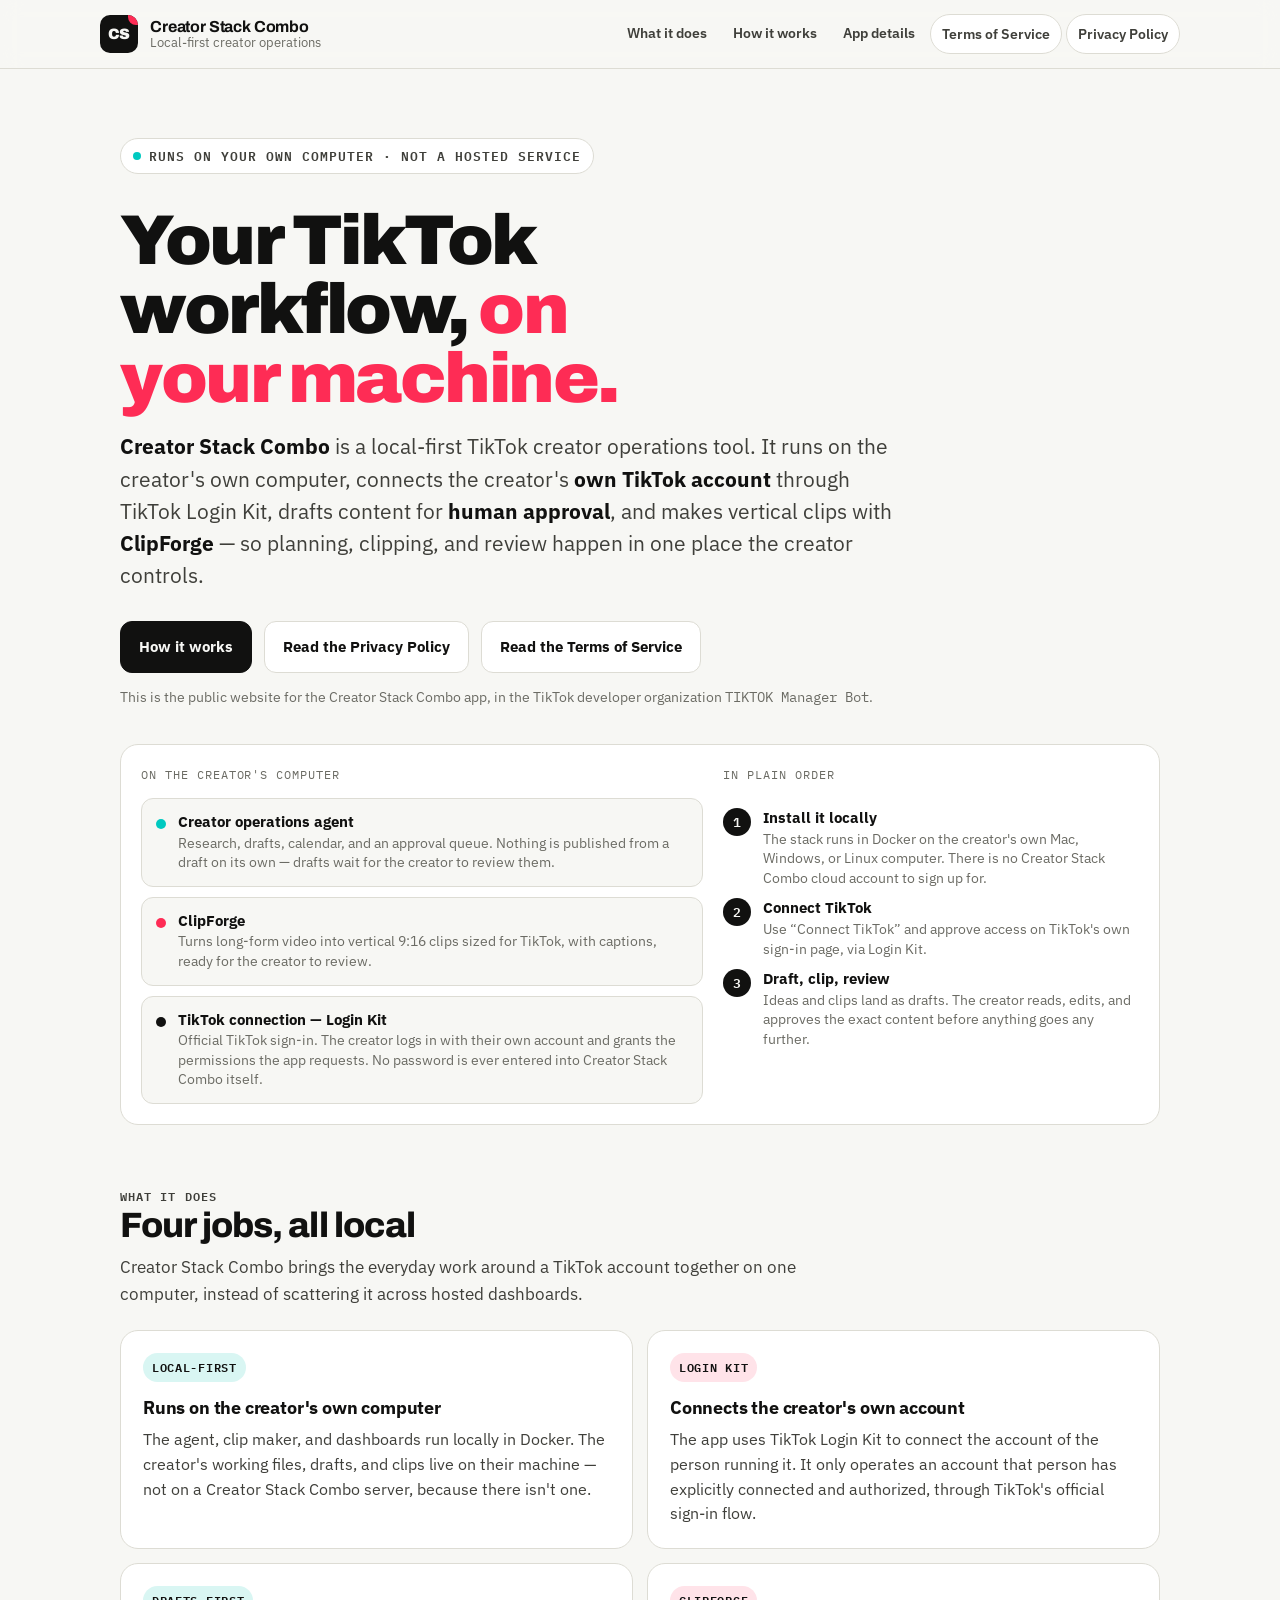
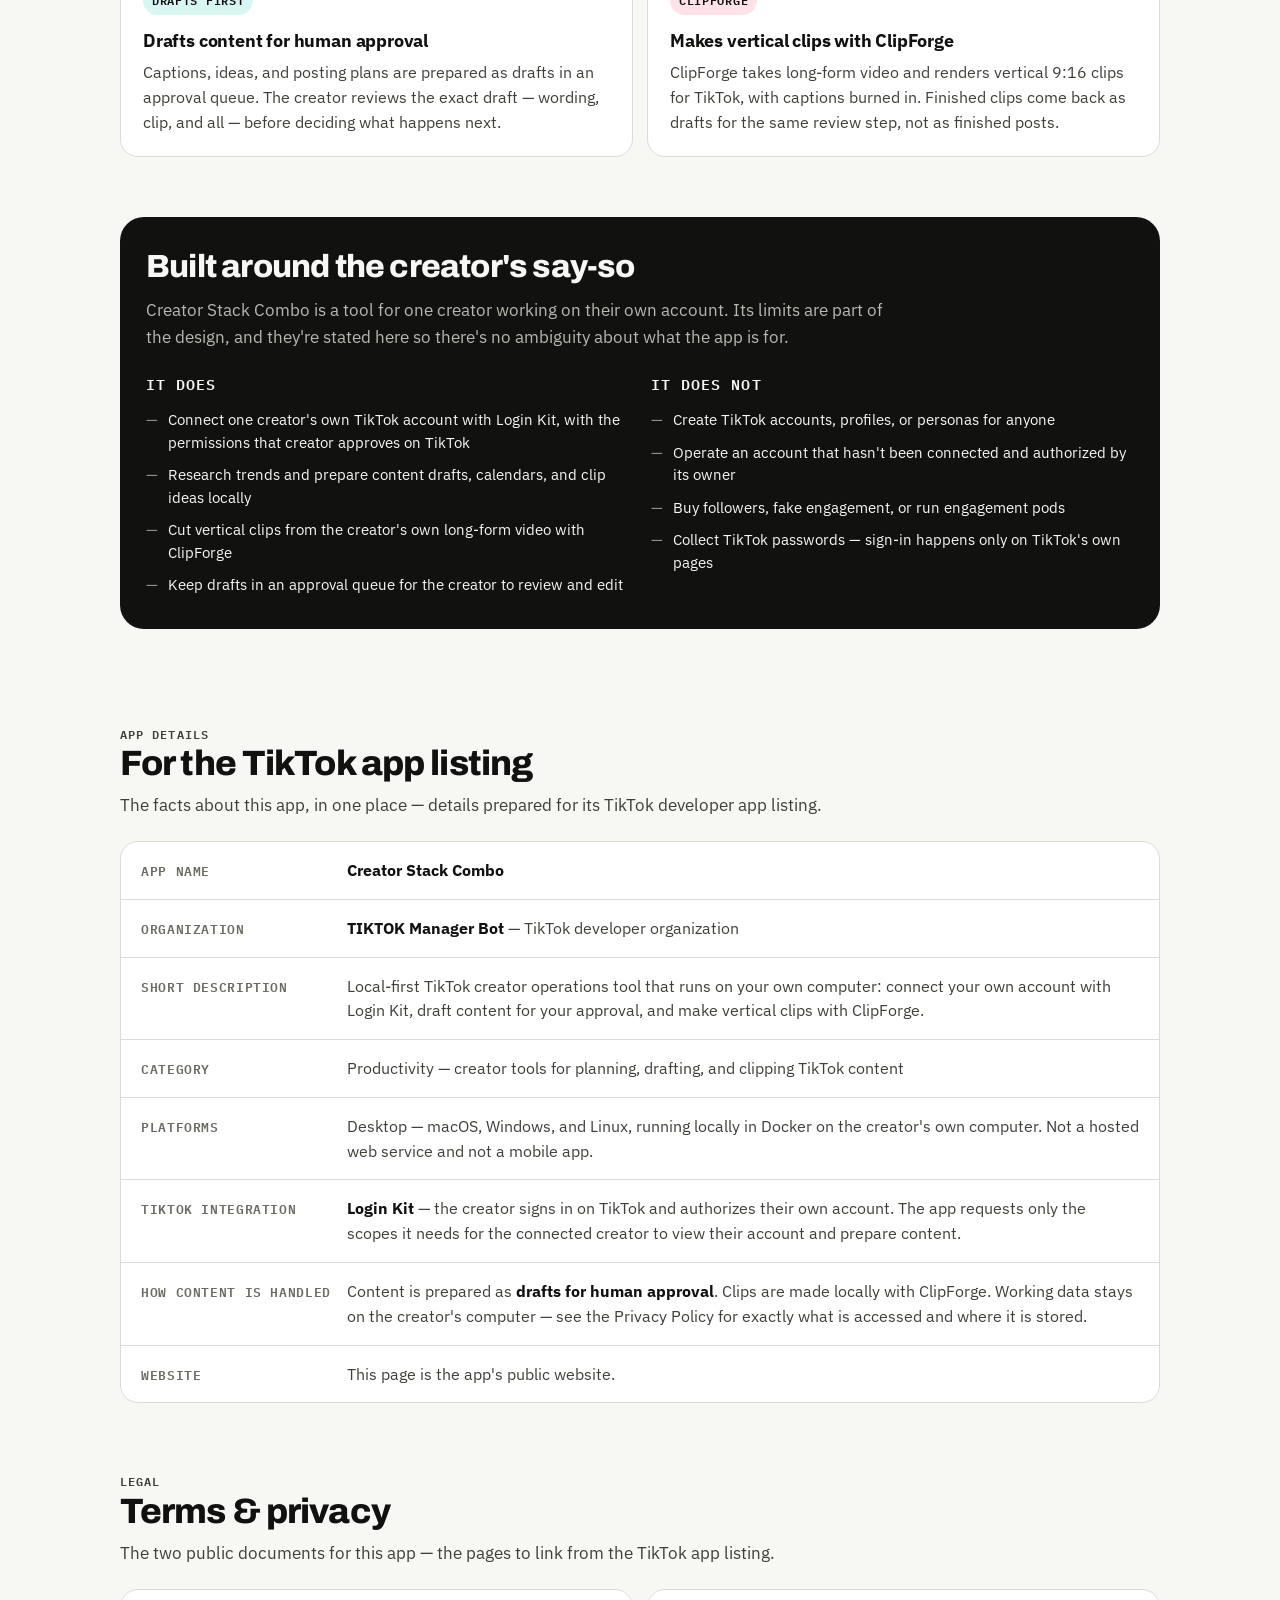
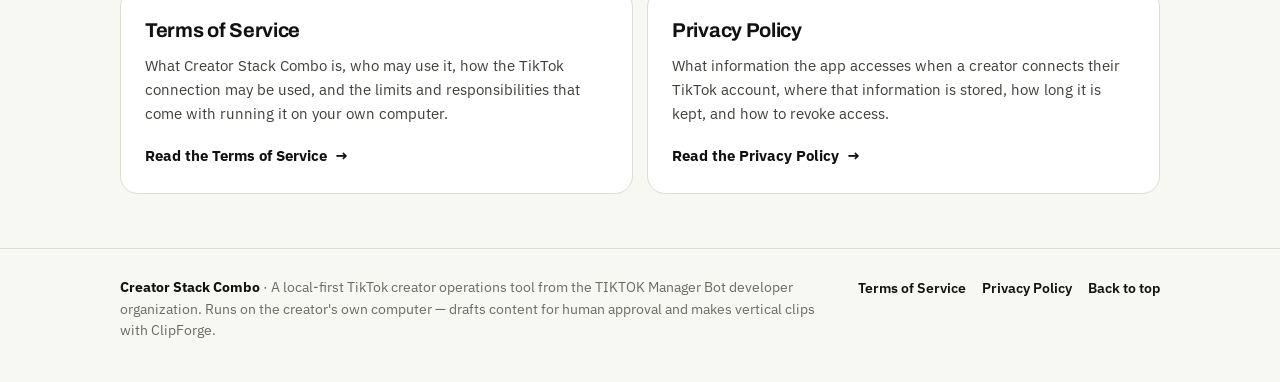
==== index.html @ e3e6f3d6 "Add files via upload" ====
<!doctype html>
<html lang="en">
<head>
<meta charset="utf-8" />
<meta name="viewport" content="width=device-width, initial-scale=1, viewport-fit=cover" />
<meta name="color-scheme" content="light dark" />
<meta name="description" content="Creator Stack Combo is a local-first TikTok creator operations tool that runs on the creator's own computer. It connects the creator's own TikTok account with Login Kit, drafts content for human approval, and makes vertical clips with ClipForge." />
<link rel="icon" href="data:," />
<title>Creator Stack Combo — Local-First TikTok Creator Operations</title>
<link rel="preconnect" href="https://fonts.googleapis.com" />
<link rel="preconnect" href="https://fonts.gstatic.com" crossorigin />
<link href="https://fonts.googleapis.com/css2?family=IBM+Plex+Mono:wght@400;500;600&family=IBM+Plex+Sans:wght@400;500;600;700&family=Archivo:wght@700;800;900&display=swap" rel="stylesheet" />
<style>
  :root{
    --bg:#f7f7f4;
    --surface:#ffffff;
    --surface-2:#efefea;
    --ink:#111110;
    --ink-2:#3f3f3a;
    --muted:#6b6b64;
    --line:#dddcd4;
    --cyan:#00c9c0;
    --cyan-soft:#d9f6f3;
    --pink:#fe2c55;
    --pink-soft:#ffe3e9;
    --black:#111110;
    --on-black:#f7f7f4;
    --on-black-muted:#b8b8b0;
    --radius:18px;
  }
  @media (prefers-color-scheme: dark){
    :root{
      --bg:#121211;
      --surface:#1c1c1a;
      --surface-2:#232320;
      --ink:#f2f2ec;
      --ink-2:#d6d6cc;
      --muted:#a3a39a;
      --line:#33332e;
      --cyan-soft:#123a38;
      --pink-soft:#3d1a24;
      --black:#f2f2ec;
      --on-black:#121211;
      --on-black-muted:#55554e;
    }
  }
  *{box-sizing:border-box}
  html{scroll-behavior:smooth}
  body{
    margin:0;
    background:var(--bg);
    color:var(--ink);
    font-family:"IBM Plex Sans", system-ui, -apple-system, Segoe UI, sans-serif;
    font-size:17px;
    line-height:1.6;
    -webkit-font-smoothing:antialiased;
  }
  a{color:inherit}
  a:focus-visible, button:focus-visible{outline:3px solid var(--cyan); outline-offset:3px; border-radius:6px}
  .wrap{max-width:1080px; margin:0 auto; padding:0 20px}
  .mono{font-family:"IBM Plex Mono", ui-monospace, monospace}

  /* Top bar */
  .topbar{
    position:sticky; top:0; z-index:10;
    background:color-mix(in srgb, var(--bg) 88%, transparent);
    backdrop-filter:blur(10px);
    border-bottom:1px solid var(--line);
  }
  .topbar-inner{display:flex; align-items:center; justify-content:space-between; gap:16px; padding:14px 0}
  .brand{display:flex; align-items:center; gap:12px; text-decoration:none; min-width:0}
  .brand-mark{
    width:38px; height:38px; flex:0 0 38px; border-radius:10px;
    background:var(--ink); color:var(--bg);
    display:grid; place-items:center;
    font-family:"Archivo", sans-serif; font-weight:900; font-size:15px; letter-spacing:-.02em;
    position:relative; overflow:hidden;
  }
  .brand-mark::after{content:""; position:absolute; right:0; top:0; width:10px; height:10px; background:var(--pink); border-bottom-left-radius:8px}
  .brand-text b{font-family:"Archivo", sans-serif; font-size:16px; letter-spacing:-.01em; display:block; line-height:1.1; white-space:nowrap}
  .brand-text span{font-size:12.5px; color:var(--muted); display:block; line-height:1.2; white-space:nowrap}
  .nav{display:flex; gap:4px; flex-wrap:wrap; justify-content:flex-end}
  .nav a{
    text-decoration:none; font-size:14px; font-weight:600; color:var(--ink-2);
    padding:8px 11px; border-radius:999px;
  }
  .nav a:hover{background:var(--surface-2); color:var(--ink)}
  .nav a.legal{border:1px solid var(--line); background:var(--surface)}
  @media (max-width:640px){
    .brand-text span{display:none}
    .topbar-inner{flex-wrap:wrap}
    .nav a{padding:7px 8px; font-size:13px}
    .nav a.hide-sm{display:none}
  }

  /* Hero */
  .hero{padding:56px 0 10px}
  .kicker{
    display:inline-flex; align-items:center; gap:8px;
    font-family:"IBM Plex Mono", monospace; font-size:12.5px; font-weight:600;
    letter-spacing:.08em; text-transform:uppercase; color:var(--ink-2);
    border:1px solid var(--line); background:var(--surface); border-radius:999px; padding:7px 12px;
  }
  .kicker i{width:8px; height:8px; border-radius:50%; background:var(--cyan); display:inline-block}
  h1{
    font-family:"Archivo", sans-serif; font-weight:900; letter-spacing:-.035em;
    font-size:clamp(2.5rem, 6.5vw, 4.4rem); line-height:.98; margin:20px 0 18px; max-width:12ch;
  }
  h1 .accent{color:var(--pink)}
  .lede{font-size:clamp(1.05rem, 2.4vw, 1.3rem); line-height:1.55; color:var(--ink-2); max-width:38em; margin:0}
  .lede strong{color:var(--ink)}
  .hero-actions{display:flex; flex-wrap:wrap; gap:12px; margin-top:28px}
  .btn{
    display:inline-flex; align-items:center; gap:9px; text-decoration:none;
    font-weight:700; font-size:15px; padding:13px 18px; border-radius:12px; border:1px solid var(--ink);
  }
  .btn-primary{background:var(--ink); color:var(--bg)}
  .btn-primary:hover{opacity:.88}
  .btn-ghost{background:var(--surface); color:var(--ink); border-color:var(--line)}
  .btn-ghost:hover{border-color:var(--ink)}
  .hero-note{margin-top:14px; font-size:13.5px; color:var(--muted)}

  /* Stack diagram */
  .diagram{
    margin:36px 0 8px; background:var(--surface); border:1px solid var(--line); border-radius:var(--radius);
    padding:20px; display:grid; grid-template-columns:1.15fr .85fr; gap:20px;
  }
  @media (max-width:760px){ .diagram{grid-template-columns:1fr} }
  .diagram-title{font-family:"IBM Plex Mono", monospace; font-size:12px; letter-spacing:.08em; text-transform:uppercase; color:var(--muted); margin:0 0 14px}
  .stack{display:grid; gap:10px}
  .layer{
    border:1px solid var(--line); border-radius:12px; padding:13px 14px; display:flex; gap:12px; align-items:flex-start; background:var(--bg);
  }
  .layer .dot{width:10px; height:10px; border-radius:50%; margin-top:7px; flex:0 0 10px}
  .layer b{display:block; font-size:15px; line-height:1.3}
  .layer p{margin:2px 0 0; font-size:13.5px; color:var(--muted); line-height:1.45}
  .flow{display:grid; gap:10px; align-content:start}
  .flow-step{display:flex; gap:12px; align-items:flex-start}
  .flow-num{
    width:28px; height:28px; flex:0 0 28px; border-radius:50%; background:var(--ink); color:var(--bg);
    display:grid; place-items:center; font-family:"IBM Plex Mono", monospace; font-size:13px; font-weight:600;
  }
  .flow-step b{display:block; font-size:15px; line-height:1.3}
  .flow-step p{margin:2px 0 0; font-size:13.5px; color:var(--muted); line-height:1.45}

  section{padding:44px 0}
  .section-head{max-width:42em; margin-bottom:22px}
  .section-head h2{font-family:"Archivo", sans-serif; font-weight:800; letter-spacing:-.025em; font-size:clamp(1.6rem, 3.6vw, 2.2rem); line-height:1.08; margin:0 0 10px}
  .section-head p{margin:0; color:var(--ink-2)}
  .eyebrow{font-family:"IBM Plex Mono", monospace; font-size:12px; font-weight:600; letter-spacing:.09em; text-transform:uppercase; color:var(--pink); margin:0 0 10px}

  .grid{display:grid; grid-template-columns:1fr 1fr; gap:14px}
  @media (max-width:760px){ .grid{grid-template-columns:1fr} }
  .card{background:var(--surface); border:1px solid var(--line); border-radius:var(--radius); padding:22px}
  .card h3{margin:0 0 8px; font-size:18px; line-height:1.3; letter-spacing:-.01em}
  .card p{margin:0; color:var(--ink-2); font-size:15.5px}
  .card p + p{margin-top:10px}
  .tag{
    display:inline-block; font-family:"IBM Plex Mono", monospace; font-size:11.5px; font-weight:600;
    letter-spacing:.06em; text-transform:uppercase; padding:5px 9px; border-radius:999px; margin-bottom:14px;
  }
  .tag-cyan{background:var(--cyan-soft); color:var(--ink)}
  .tag-pink{background:var(--pink-soft); color:var(--ink)}

  /* Dark band */
  .band{background:var(--black); color:var(--on-black); border-radius:24px; padding:32px 26px; margin:8px 0}
  .band h2{font-family:"Archivo", sans-serif; font-weight:800; letter-spacing:-.025em; font-size:clamp(1.5rem, 3.4vw, 2rem); line-height:1.1; margin:0 0 12px}
  .band p{color:var(--on-black-muted); margin:0; max-width:44em}
  @media (prefers-color-scheme: dark){ .band p{color:#3d3d38} .band{border:1px solid var(--line)} }
  .band-grid{display:grid; grid-template-columns:1fr 1fr; gap:22px; margin-top:22px}
  @media (max-width:760px){ .band-grid{grid-template-columns:1fr} }
  .band ul{margin:0; padding:0; list-style:none; display:grid; gap:10px}
  .band li{display:flex; gap:10px; font-size:15px; line-height:1.5}
  .band li::before{content:"—"; opacity:.55; flex:0 0 auto}
  .band h3{margin:0 0 12px; font-size:15px; font-family:"IBM Plex Mono", monospace; letter-spacing:.07em; text-transform:uppercase; font-weight:600}

  /* Facts table */
  .facts{background:var(--surface); border:1px solid var(--line); border-radius:var(--radius); overflow:hidden}
  .fact{display:grid; grid-template-columns:190px 1fr; gap:16px; padding:16px 20px; border-top:1px solid var(--line)}
  .fact:first-child{border-top:0}
  .fact dt{font-family:"IBM Plex Mono", monospace; font-size:12.5px; font-weight:600; letter-spacing:.05em; text-transform:uppercase; color:var(--muted); padding-top:3px}
  .fact dd{margin:0; font-size:15.5px; color:var(--ink-2)}
  .fact dd strong{color:var(--ink)}
  @media (max-width:640px){ .fact{grid-template-columns:1fr; gap:4px} }

  /* Legal */
  .legal-grid{display:grid; grid-template-columns:1fr 1fr; gap:14px}
  @media (max-width:760px){ .legal-grid{grid-template-columns:1fr} }
  .legal-card{
    display:block; text-decoration:none; background:var(--surface); border:1px solid var(--line); border-radius:var(--radius); padding:24px;
  }
  .legal-card:hover{border-color:var(--ink)}
  .legal-card h3{margin:0 0 8px; font-size:20px; font-family:"Archivo", sans-serif; letter-spacing:-.015em}
  .legal-card p{margin:0 0 16px; color:var(--ink-2); font-size:15px}
  .legal-card .go{font-weight:700; font-size:14.5px; display:inline-flex; gap:8px; align-items:center}
  .legal-card .go span{transition:transform .15s ease}
  .legal-card:hover .go span{transform:translateX(3px)}
  @media (prefers-reduced-motion: reduce){ .legal-card .go span{transition:none} html{scroll-behavior:auto} }

  footer{border-top:1px solid var(--line); padding:28px 0 40px; margin-top:10px}
  .footer-inner{display:flex; flex-wrap:wrap; gap:14px 24px; align-items:flex-start; justify-content:space-between}
  footer p{margin:0; color:var(--muted); font-size:13.5px; max-width:52em}
  .footer-links{display:flex; gap:16px; flex-wrap:wrap}
  .footer-links a{font-size:14px; font-weight:600; text-decoration:none}
  .footer-links a:hover{text-decoration:underline}
</style>
</head>
<body>

<header class="topbar">
  <div class="wrap topbar-inner">
    <a class="brand" href="#top" aria-label="Creator Stack Combo — home">
      <span class="brand-mark" aria-hidden="true">CS</span>
      <span class="brand-text">
        <b>Creator Stack Combo</b>
        <span>Local-first creator operations</span>
      </span>
    </a>
    <nav class="nav" aria-label="Site">
      <a href="#what-it-does" class="hide-sm">What it does</a>
      <a href="#how-it-works" class="hide-sm">How it works</a>
      <a href="#app-details" class="hide-sm">App details</a>
      <a class="legal" href="https://muse.ai/s/creator-stack-combo-terms-of-service-xaxq6gxkxsn2lxgi/wHeBvDSKIgtvSjLBSz9UdrkwGeqfsAhQEh3QuNXaMcU">Terms of Service</a>
      <a class="legal" href="https://muse.ai/s/creator-stack-combo-privacy-policy-xdj6gxkxrxyrxq5xp/2LU01JxFZ2MaMsN_2jXFqgLLKfjShMWuhoKWii_Z5Fs">Privacy Policy</a>
    </nav>
  </div>
</header>

<main id="top">
  <div class="wrap">

    <!-- HERO -->
    <div class="hero">
      <p class="kicker"><i aria-hidden="true"></i> Runs on your own computer · Not a hosted service</p>
      <h1>Your TikTok workflow, <span class="accent">on your machine.</span></h1>
      <p class="lede">
        <strong>Creator Stack Combo</strong> is a local-first TikTok creator operations tool.
        It runs on the creator's own computer, connects the creator's <strong>own TikTok account</strong>
        through TikTok Login Kit, drafts content for <strong>human approval</strong>, and makes
        vertical clips with <strong>ClipForge</strong> — so planning, clipping, and review happen
        in one place the creator controls.
      </p>
      <div class="hero-actions">
        <a class="btn btn-primary" href="#how-it-works">How it works</a>
        <a class="btn btn-ghost" href="https://muse.ai/s/creator-stack-combo-privacy-policy-xdj6gxkxrxyrxq5xp/2LU01JxFZ2MaMsN_2jXFqgLLKfjShMWuhoKWii_Z5Fs">Read the Privacy Policy</a>
        <a class="btn btn-ghost" href="https://muse.ai/s/creator-stack-combo-terms-of-service-xaxq6gxkxsn2lxgi/wHeBvDSKIgtvSjLBSz9UdrkwGeqfsAhQEh3QuNXaMcU">Read the Terms of Service</a>
      </div>
      <p class="hero-note">This is the public website for the Creator Stack Combo app, in the TikTok developer organization <span class="mono">TIKTOK Manager Bot</span>.</p>

      <!-- DIAGRAM -->
      <div class="diagram" aria-label="How Creator Stack Combo is put together">
        <div>
          <p class="diagram-title">On the creator's computer</p>
          <div class="stack">
            <div class="layer">
              <span class="dot" style="background:var(--cyan)" aria-hidden="true"></span>
              <div><b>Creator operations agent</b><p>Research, drafts, calendar, and an approval queue. Nothing is published from a draft on its own — drafts wait for the creator to review them.</p></div>
            </div>
            <div class="layer">
              <span class="dot" style="background:var(--pink)" aria-hidden="true"></span>
              <div><b>ClipForge</b><p>Turns long-form video into vertical 9:16 clips sized for TikTok, with captions, ready for the creator to review.</p></div>
            </div>
            <div class="layer">
              <span class="dot" style="background:var(--ink)" aria-hidden="true"></span>
              <div><b>TikTok connection — Login Kit</b><p>Official TikTok sign-in. The creator logs in with their own account and grants the permissions the app requests. No password is ever entered into Creator Stack Combo itself.</p></div>
            </div>
          </div>
        </div>
        <div class="flow">
          <p class="diagram-title">In plain order</p>
          <div class="flow-step"><span class="flow-num">1</span><div><b>Install it locally</b><p>The stack runs in Docker on the creator's own Mac, Windows, or Linux computer. There is no Creator Stack Combo cloud account to sign up for.</p></div></div>
          <div class="flow-step"><span class="flow-num">2</span><div><b>Connect TikTok</b><p>Use “Connect TikTok” and approve access on TikTok's own sign-in page, via Login Kit.</p></div></div>
          <div class="flow-step"><span class="flow-num">3</span><div><b>Draft, clip, review</b><p>Ideas and clips land as drafts. The creator reads, edits, and approves the exact content before anything goes any further.</p></div></div>
        </div>
      </div>
    </div>

    <!-- WHAT IT DOES -->
    <section id="what-it-does" aria-labelledby="what-heading">
      <div class="section-head">
        <p class="eyebrow">What it does</p>
        <h2 id="what-heading">Four jobs, all local</h2>
        <p>Creator Stack Combo brings the everyday work around a TikTok account together on one computer, instead of scattering it across hosted dashboards.</p>
      </div>
      <div class="grid">
        <article class="card">
          <span class="tag tag-cyan">Local-first</span>
          <h3>Runs on the creator's own computer</h3>
          <p>The agent, clip maker, and dashboards run locally in Docker. The creator's working files, drafts, and clips live on their machine — not on a Creator Stack Combo server, because there isn't one.</p>
        </article>
        <article class="card">
          <span class="tag tag-pink">Login Kit</span>
          <h3>Connects the creator's own account</h3>
          <p>The app uses TikTok Login Kit to connect the account of the person running it. It only operates an account that person has explicitly connected and authorized, through TikTok's official sign-in flow.</p>
        </article>
        <article class="card">
          <span class="tag tag-cyan">Drafts first</span>
          <h3>Drafts content for human approval</h3>
          <p>Captions, ideas, and posting plans are prepared as drafts in an approval queue. The creator reviews the exact draft — wording, clip, and all — before deciding what happens next.</p>
        </article>
        <article class="card">
          <span class="tag tag-pink">ClipForge</span>
          <h3>Makes vertical clips with ClipForge</h3>
          <p>ClipForge takes long-form video and renders vertical 9:16 clips for TikTok, with captions burned in. Finished clips come back as drafts for the same review step, not as finished posts.</p>
        </article>
      </div>
    </section>

    <!-- HOW IT WORKS / BOUNDARIES -->
    <section id="how-it-works" aria-labelledby="how-heading" style="padding-top:8px">
      <div class="band">
        <h2 id="how-heading">Built around the creator's say-so</h2>
        <p>Creator Stack Combo is a tool for one creator working on their own account. Its limits are part of the design, and they're stated here so there's no ambiguity about what the app is for.</p>
        <div class="band-grid">
          <div>
            <h3>It does</h3>
            <ul>
              <li>Connect one creator's own TikTok account with Login Kit, with the permissions that creator approves on TikTok</li>
              <li>Research trends and prepare content drafts, calendars, and clip ideas locally</li>
              <li>Cut vertical clips from the creator's own long-form video with ClipForge</li>
              <li>Keep drafts in an approval queue for the creator to review and edit</li>
            </ul>
          </div>
          <div>
            <h3>It does not</h3>
            <ul>
              <li>Create TikTok accounts, profiles, or personas for anyone</li>
              <li>Operate an account that hasn't been connected and authorized by its owner</li>
              <li>Buy followers, fake engagement, or run engagement pods</li>
              <li>Collect TikTok passwords — sign-in happens only on TikTok's own pages</li>
            </ul>
          </div>
        </div>
      </div>
    </section>

    <!-- APP DETAILS FOR TIKTOK REVIEW / COPY-PASTE -->
    <section id="app-details" aria-labelledby="details-heading">
      <div class="section-head">
        <p class="eyebrow">App details</p>
        <h2 id="details-heading">For the TikTok app listing</h2>
        <p>The facts about this app, in one place — details prepared for its TikTok developer app listing.</p>
      </div>
      <dl class="facts">
        <div class="fact">
          <dt>App name</dt>
          <dd><strong>Creator Stack Combo</strong></dd>
        </div>
        <div class="fact">
          <dt>Organization</dt>
          <dd><strong>TIKTOK Manager Bot</strong> — TikTok developer organization</dd>
        </div>
        <div class="fact">
          <dt>Short description</dt>
          <dd>Local-first TikTok creator operations tool that runs on your own computer: connect your own account with Login Kit, draft content for your approval, and make vertical clips with ClipForge.</dd>
        </div>
        <div class="fact">
          <dt>Category</dt>
          <dd>Productivity — creator tools for planning, drafting, and clipping TikTok content</dd>
        </div>
        <div class="fact">
          <dt>Platforms</dt>
          <dd>Desktop — macOS, Windows, and Linux, running locally in Docker on the creator's own computer. Not a hosted web service and not a mobile app.</dd>
        </div>
        <div class="fact">
          <dt>TikTok integration</dt>
          <dd><strong>Login Kit</strong> — the creator signs in on TikTok and authorizes their own account. The app requests only the scopes it needs for the connected creator to view their account and prepare content.</dd>
        </div>
        <div class="fact">
          <dt>How content is handled</dt>
          <dd>Content is prepared as <strong>drafts for human approval</strong>. Clips are made locally with ClipForge. Working data stays on the creator's computer — see the Privacy Policy for exactly what is accessed and where it is stored.</dd>
        </div>
        <div class="fact">
          <dt>Website</dt>
          <dd>This page is the app's public website.</dd>
        </div>
      </dl>
    </section>

    <!-- LEGAL -->
    <section id="legal" aria-labelledby="legal-heading" style="padding-top:8px">
      <div class="section-head">
        <p class="eyebrow">Legal</p>
        <h2 id="legal-heading">Terms &amp; privacy</h2>
        <p>The two public documents for this app — the pages to link from the TikTok app listing.</p>
      </div>
      <div class="legal-grid">
        <a class="legal-card" href="https://muse.ai/s/creator-stack-combo-terms-of-service-xaxq6gxkxsn2lxgi/wHeBvDSKIgtvSjLBSz9UdrkwGeqfsAhQEh3QuNXaMcU">
          <h3>Terms of Service</h3>
          <p>What Creator Stack Combo is, who may use it, how the TikTok connection may be used, and the limits and responsibilities that come with running it on your own computer.</p>
          <span class="go">Read the Terms of Service <span aria-hidden="true">→</span></span>
        </a>
        <a class="legal-card" href="https://muse.ai/s/creator-stack-combo-privacy-policy-xdj6gxkxrxyrxq5xp/2LU01JxFZ2MaMsN_2jXFqgLLKfjShMWuhoKWii_Z5Fs">
          <h3>Privacy Policy</h3>
          <p>What information the app accesses when a creator connects their TikTok account, where that information is stored, how long it is kept, and how to revoke access.</p>
          <span class="go">Read the Privacy Policy <span aria-hidden="true">→</span></span>
        </a>
      </div>
    </section>

  </div>
</main>

<footer>
  <div class="wrap footer-inner">
    <div>
      <p><strong style="color:var(--ink)">Creator Stack Combo</strong> · A local-first TikTok creator operations tool from the TIKTOK Manager Bot developer organization. Runs on the creator's own computer — drafts content for human approval and makes vertical clips with ClipForge.</p>
    </div>
    <nav class="footer-links" aria-label="Legal">
      <a href="https://muse.ai/s/creator-stack-combo-terms-of-service-xaxq6gxkxsn2lxgi/wHeBvDSKIgtvSjLBSz9UdrkwGeqfsAhQEh3QuNXaMcU">Terms of Service</a>
      <a href="https://muse.ai/s/creator-stack-combo-privacy-policy-xdj6gxkxrxyrxq5xp/2LU01JxFZ2MaMsN_2jXFqgLLKfjShMWuhoKWii_Z5Fs">Privacy Policy</a>
      <a href="#top">Back to top</a>
    </nav>
  </div>
</footer>

</body>
</html>
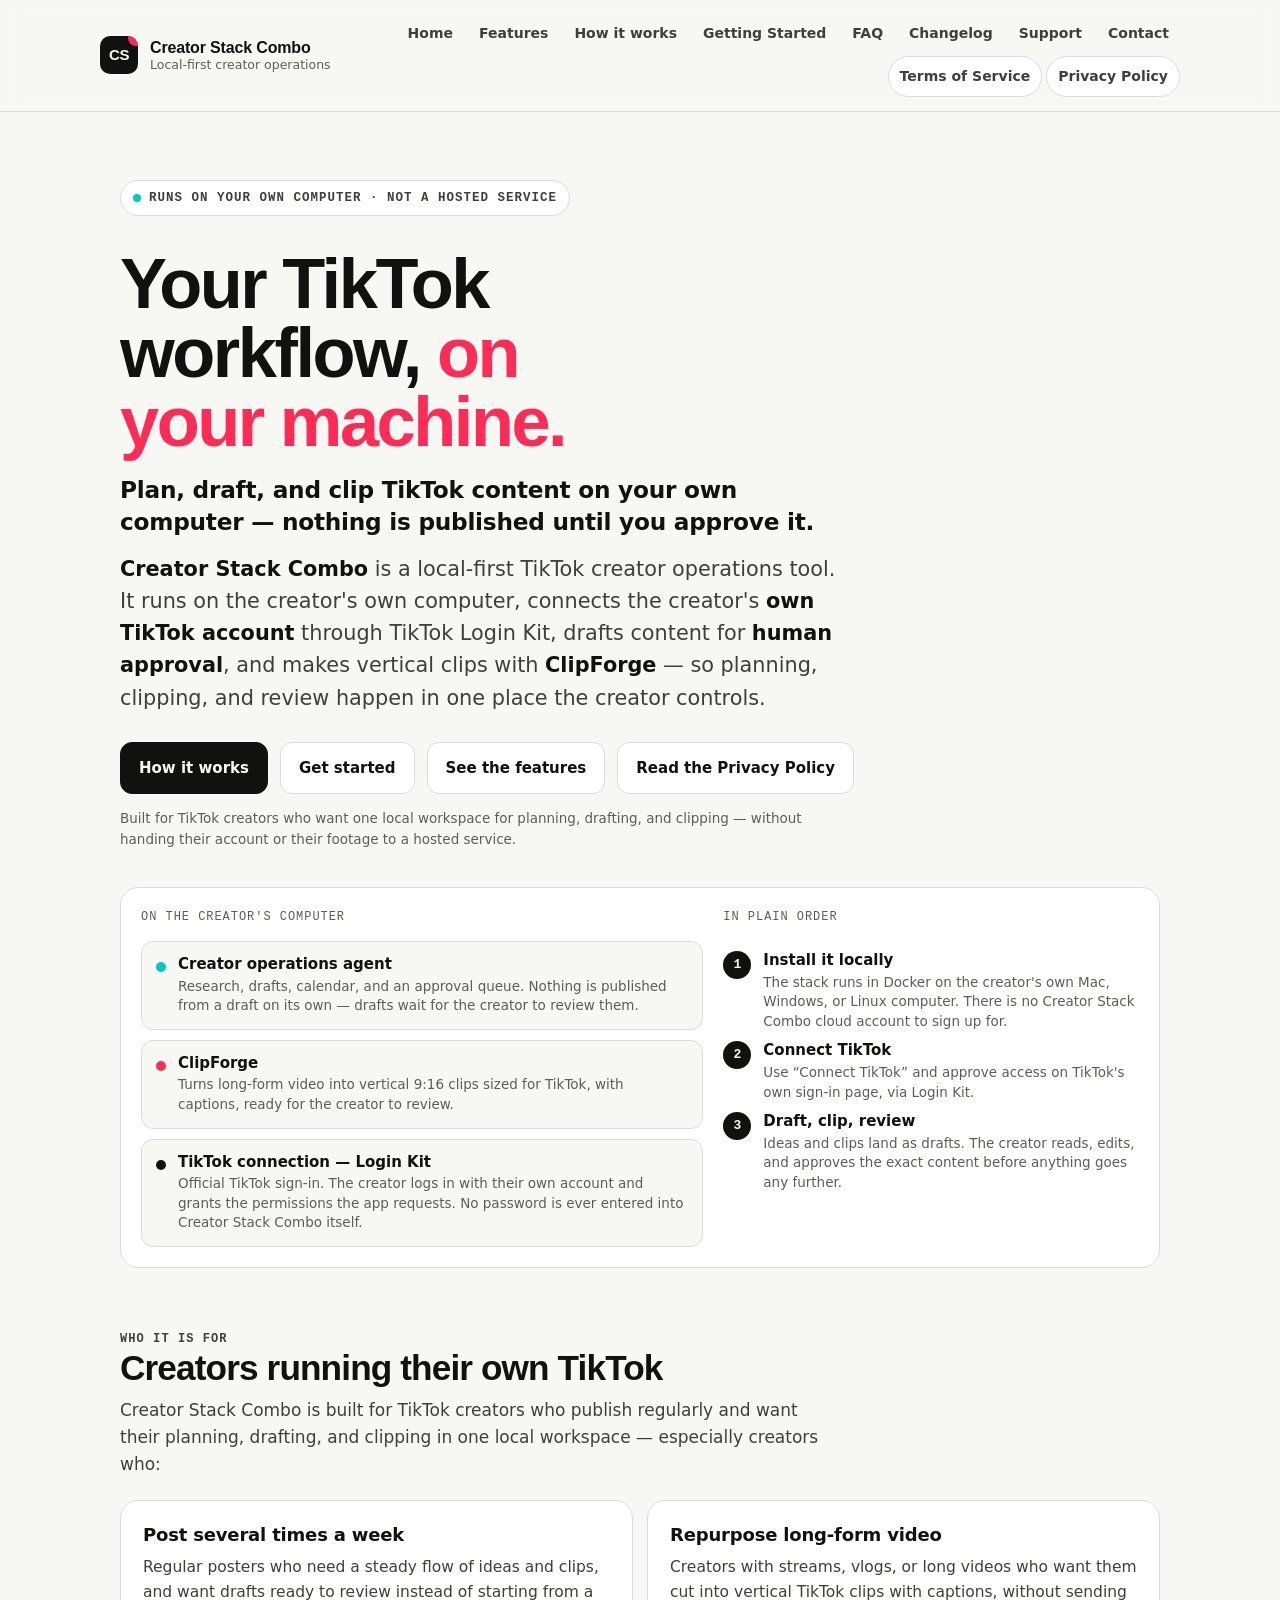
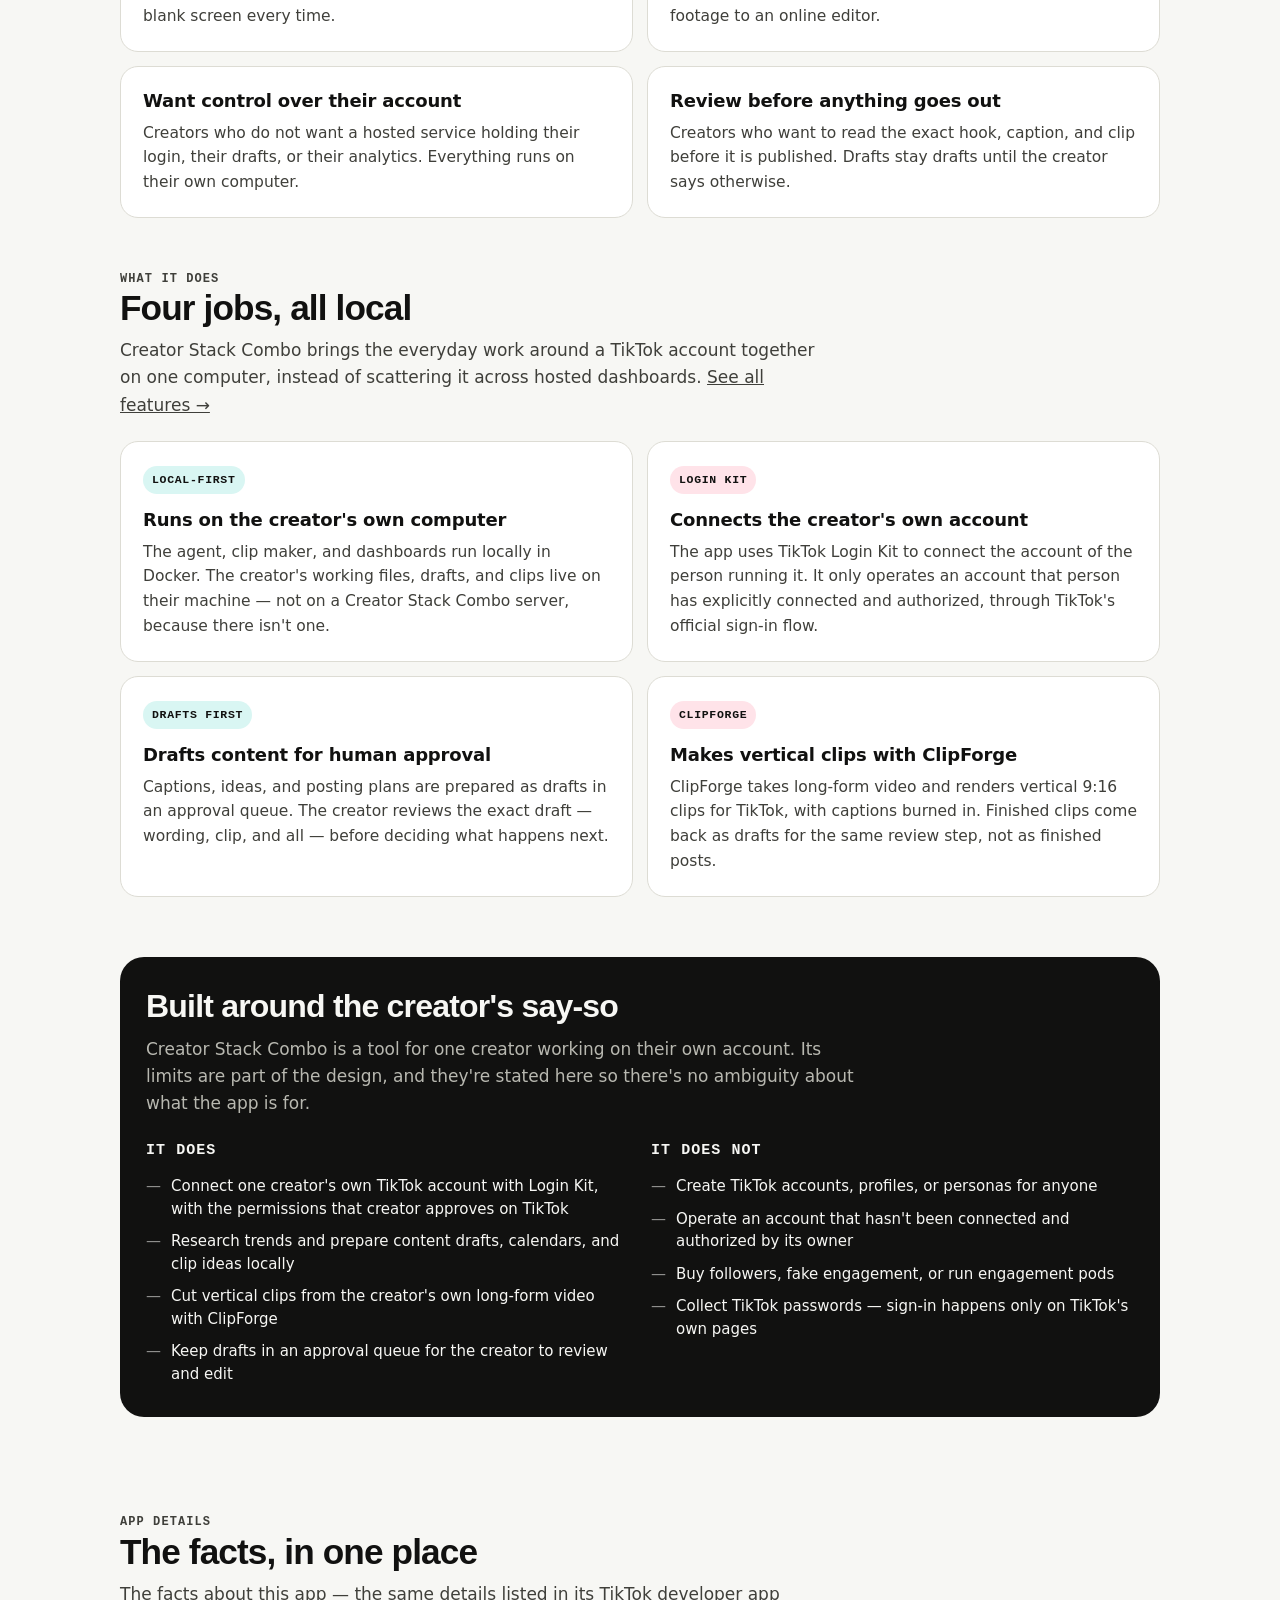
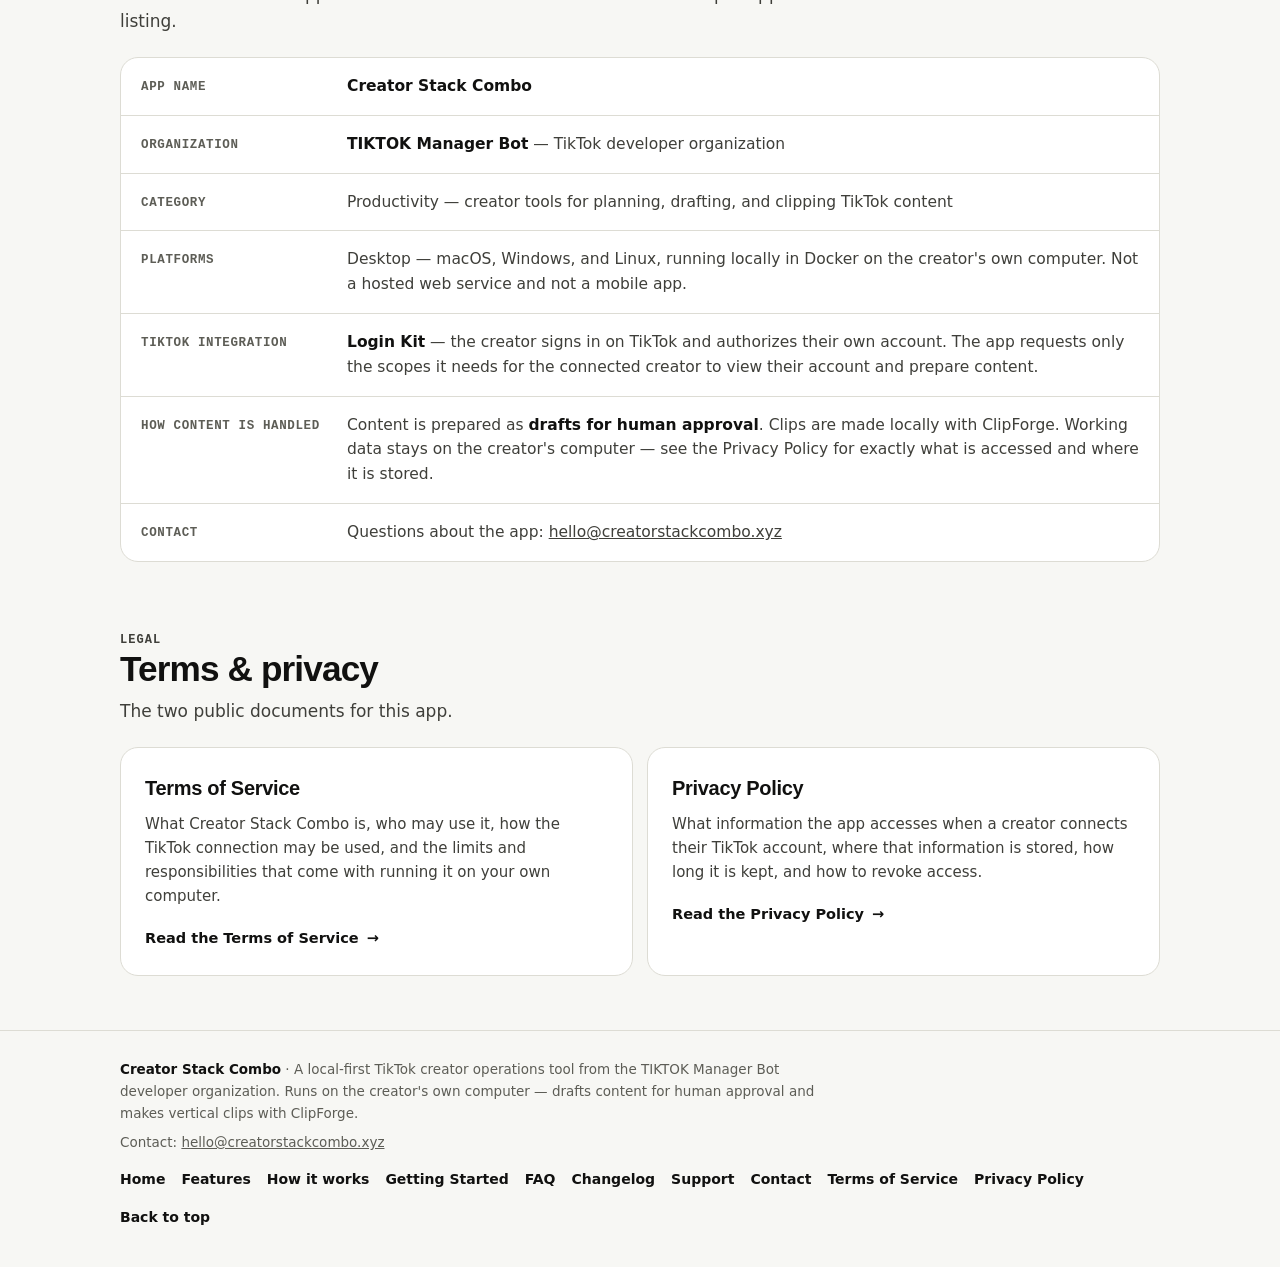
==== commit 092c2811: "Deploy Creator Stack Combo site for creatorstackcombo.xyz Replaces the minimal Pages pages with the " ====
--- a/index.html
+++ b/index.html
@@ -5,211 +5,24 @@
 <meta name="viewport" content="width=device-width, initial-scale=1, viewport-fit=cover" />
 <meta name="color-scheme" content="light dark" />
 <meta name="description" content="Creator Stack Combo is a local-first TikTok creator operations tool that runs on the creator's own computer. It connects the creator's own TikTok account with Login Kit, drafts content for human approval, and makes vertical clips with ClipForge." />
-<link rel="icon" href="data:," />
+<meta property="og:type" content="website" />
+<meta property="og:site_name" content="Creator Stack Combo" />
+<meta property="og:title" content="Creator Stack Combo — Local-First TikTok Creator Operations" />
+<meta property="og:description" content="Creator Stack Combo is a local-first TikTok creator operations tool that runs on the creator's own computer. It connects the creator's own TikTok account with Login Kit, drafts content for human approval, and makes vertical clips with ClipForge." />
+<meta property="og:url" content="https://creatorstackcombo.xyz/" />
+<meta property="og:image" content="icon-1024x1024.png" />
+<meta name="twitter:card" content="summary" />
+<meta name="twitter:title" content="Creator Stack Combo — Local-First TikTok Creator Operations" />
+<meta name="twitter:description" content="Creator Stack Combo is a local-first TikTok creator operations tool that runs on the creator's own computer. It connects the creator's own TikTok account with Login Kit, drafts content for human approval, and makes vertical clips with ClipForge." />
+<meta name="twitter:image" content="icon-1024x1024.png" />
+<link rel="icon" href="icon-1024x1024.png" type="image/png" />
 <title>Creator Stack Combo — Local-First TikTok Creator Operations</title>
-<link rel="preconnect" href="https://fonts.googleapis.com" />
-<link rel="preconnect" href="https://fonts.gstatic.com" crossorigin />
-<link href="https://fonts.googleapis.com/css2?family=IBM+Plex+Mono:wght@400;500;600&family=IBM+Plex+Sans:wght@400;500;600;700&family=Archivo:wght@700;800;900&display=swap" rel="stylesheet" />
-<style>
-  :root{
-    --bg:#f7f7f4;
-    --surface:#ffffff;
-    --surface-2:#efefea;
-    --ink:#111110;
-    --ink-2:#3f3f3a;
-    --muted:#6b6b64;
-    --line:#dddcd4;
-    --cyan:#00c9c0;
-    --cyan-soft:#d9f6f3;
-    --pink:#fe2c55;
-    --pink-soft:#ffe3e9;
-    --black:#111110;
-    --on-black:#f7f7f4;
-    --on-black-muted:#b8b8b0;
-    --radius:18px;
-  }
-  @media (prefers-color-scheme: dark){
-    :root{
-      --bg:#121211;
-      --surface:#1c1c1a;
-      --surface-2:#232320;
-      --ink:#f2f2ec;
-      --ink-2:#d6d6cc;
-      --muted:#a3a39a;
-      --line:#33332e;
-      --cyan-soft:#123a38;
-      --pink-soft:#3d1a24;
-      --black:#f2f2ec;
-      --on-black:#121211;
-      --on-black-muted:#55554e;
-    }
-  }
-  *{box-sizing:border-box}
-  html{scroll-behavior:smooth}
-  body{
-    margin:0;
-    background:var(--bg);
-    color:var(--ink);
-    font-family:"IBM Plex Sans", system-ui, -apple-system, Segoe UI, sans-serif;
-    font-size:17px;
-    line-height:1.6;
-    -webkit-font-smoothing:antialiased;
-  }
-  a{color:inherit}
-  a:focus-visible, button:focus-visible{outline:3px solid var(--cyan); outline-offset:3px; border-radius:6px}
-  .wrap{max-width:1080px; margin:0 auto; padding:0 20px}
-  .mono{font-family:"IBM Plex Mono", ui-monospace, monospace}
-
-  /* Top bar */
-  .topbar{
-    position:sticky; top:0; z-index:10;
-    background:color-mix(in srgb, var(--bg) 88%, transparent);
-    backdrop-filter:blur(10px);
-    border-bottom:1px solid var(--line);
-  }
-  .topbar-inner{display:flex; align-items:center; justify-content:space-between; gap:16px; padding:14px 0}
-  .brand{display:flex; align-items:center; gap:12px; text-decoration:none; min-width:0}
-  .brand-mark{
-    width:38px; height:38px; flex:0 0 38px; border-radius:10px;
-    background:var(--ink); color:var(--bg);
-    display:grid; place-items:center;
-    font-family:"Archivo", sans-serif; font-weight:900; font-size:15px; letter-spacing:-.02em;
-    position:relative; overflow:hidden;
-  }
-  .brand-mark::after{content:""; position:absolute; right:0; top:0; width:10px; height:10px; background:var(--pink); border-bottom-left-radius:8px}
-  .brand-text b{font-family:"Archivo", sans-serif; font-size:16px; letter-spacing:-.01em; display:block; line-height:1.1; white-space:nowrap}
-  .brand-text span{font-size:12.5px; color:var(--muted); display:block; line-height:1.2; white-space:nowrap}
-  .nav{display:flex; gap:4px; flex-wrap:wrap; justify-content:flex-end}
-  .nav a{
-    text-decoration:none; font-size:14px; font-weight:600; color:var(--ink-2);
-    padding:8px 11px; border-radius:999px;
-  }
-  .nav a:hover{background:var(--surface-2); color:var(--ink)}
-  .nav a.legal{border:1px solid var(--line); background:var(--surface)}
-  @media (max-width:640px){
-    .brand-text span{display:none}
-    .topbar-inner{flex-wrap:wrap}
-    .nav a{padding:7px 8px; font-size:13px}
-    .nav a.hide-sm{display:none}
-  }
-
-  /* Hero */
-  .hero{padding:56px 0 10px}
-  .kicker{
-    display:inline-flex; align-items:center; gap:8px;
-    font-family:"IBM Plex Mono", monospace; font-size:12.5px; font-weight:600;
-    letter-spacing:.08em; text-transform:uppercase; color:var(--ink-2);
-    border:1px solid var(--line); background:var(--surface); border-radius:999px; padding:7px 12px;
-  }
-  .kicker i{width:8px; height:8px; border-radius:50%; background:var(--cyan); display:inline-block}
-  h1{
-    font-family:"Archivo", sans-serif; font-weight:900; letter-spacing:-.035em;
-    font-size:clamp(2.5rem, 6.5vw, 4.4rem); line-height:.98; margin:20px 0 18px; max-width:12ch;
-  }
-  h1 .accent{color:var(--pink)}
-  .lede{font-size:clamp(1.05rem, 2.4vw, 1.3rem); line-height:1.55; color:var(--ink-2); max-width:38em; margin:0}
-  .lede strong{color:var(--ink)}
-  .hero-actions{display:flex; flex-wrap:wrap; gap:12px; margin-top:28px}
-  .btn{
-    display:inline-flex; align-items:center; gap:9px; text-decoration:none;
-    font-weight:700; font-size:15px; padding:13px 18px; border-radius:12px; border:1px solid var(--ink);
-  }
-  .btn-primary{background:var(--ink); color:var(--bg)}
-  .btn-primary:hover{opacity:.88}
-  .btn-ghost{background:var(--surface); color:var(--ink); border-color:var(--line)}
-  .btn-ghost:hover{border-color:var(--ink)}
-  .hero-note{margin-top:14px; font-size:13.5px; color:var(--muted)}
-
-  /* Stack diagram */
-  .diagram{
-    margin:36px 0 8px; background:var(--surface); border:1px solid var(--line); border-radius:var(--radius);
-    padding:20px; display:grid; grid-template-columns:1.15fr .85fr; gap:20px;
-  }
-  @media (max-width:760px){ .diagram{grid-template-columns:1fr} }
-  .diagram-title{font-family:"IBM Plex Mono", monospace; font-size:12px; letter-spacing:.08em; text-transform:uppercase; color:var(--muted); margin:0 0 14px}
-  .stack{display:grid; gap:10px}
-  .layer{
-    border:1px solid var(--line); border-radius:12px; padding:13px 14px; display:flex; gap:12px; align-items:flex-start; background:var(--bg);
-  }
-  .layer .dot{width:10px; height:10px; border-radius:50%; margin-top:7px; flex:0 0 10px}
-  .layer b{display:block; font-size:15px; line-height:1.3}
-  .layer p{margin:2px 0 0; font-size:13.5px; color:var(--muted); line-height:1.45}
-  .flow{display:grid; gap:10px; align-content:start}
-  .flow-step{display:flex; gap:12px; align-items:flex-start}
-  .flow-num{
-    width:28px; height:28px; flex:0 0 28px; border-radius:50%; background:var(--ink); color:var(--bg);
-    display:grid; place-items:center; font-family:"IBM Plex Mono", monospace; font-size:13px; font-weight:600;
-  }
-  .flow-step b{display:block; font-size:15px; line-height:1.3}
-  .flow-step p{margin:2px 0 0; font-size:13.5px; color:var(--muted); line-height:1.45}
-
-  section{padding:44px 0}
-  .section-head{max-width:42em; margin-bottom:22px}
-  .section-head h2{font-family:"Archivo", sans-serif; font-weight:800; letter-spacing:-.025em; font-size:clamp(1.6rem, 3.6vw, 2.2rem); line-height:1.08; margin:0 0 10px}
-  .section-head p{margin:0; color:var(--ink-2)}
-  .eyebrow{font-family:"IBM Plex Mono", monospace; font-size:12px; font-weight:600; letter-spacing:.09em; text-transform:uppercase; color:var(--pink); margin:0 0 10px}
-
-  .grid{display:grid; grid-template-columns:1fr 1fr; gap:14px}
-  @media (max-width:760px){ .grid{grid-template-columns:1fr} }
-  .card{background:var(--surface); border:1px solid var(--line); border-radius:var(--radius); padding:22px}
-  .card h3{margin:0 0 8px; font-size:18px; line-height:1.3; letter-spacing:-.01em}
-  .card p{margin:0; color:var(--ink-2); font-size:15.5px}
-  .card p + p{margin-top:10px}
-  .tag{
-    display:inline-block; font-family:"IBM Plex Mono", monospace; font-size:11.5px; font-weight:600;
-    letter-spacing:.06em; text-transform:uppercase; padding:5px 9px; border-radius:999px; margin-bottom:14px;
-  }
-  .tag-cyan{background:var(--cyan-soft); color:var(--ink)}
-  .tag-pink{background:var(--pink-soft); color:var(--ink)}
-
-  /* Dark band */
-  .band{background:var(--black); color:var(--on-black); border-radius:24px; padding:32px 26px; margin:8px 0}
-  .band h2{font-family:"Archivo", sans-serif; font-weight:800; letter-spacing:-.025em; font-size:clamp(1.5rem, 3.4vw, 2rem); line-height:1.1; margin:0 0 12px}
-  .band p{color:var(--on-black-muted); margin:0; max-width:44em}
-  @media (prefers-color-scheme: dark){ .band p{color:#3d3d38} .band{border:1px solid var(--line)} }
-  .band-grid{display:grid; grid-template-columns:1fr 1fr; gap:22px; margin-top:22px}
-  @media (max-width:760px){ .band-grid{grid-template-columns:1fr} }
-  .band ul{margin:0; padding:0; list-style:none; display:grid; gap:10px}
-  .band li{display:flex; gap:10px; font-size:15px; line-height:1.5}
-  .band li::before{content:"—"; opacity:.55; flex:0 0 auto}
-  .band h3{margin:0 0 12px; font-size:15px; font-family:"IBM Plex Mono", monospace; letter-spacing:.07em; text-transform:uppercase; font-weight:600}
-
-  /* Facts table */
-  .facts{background:var(--surface); border:1px solid var(--line); border-radius:var(--radius); overflow:hidden}
-  .fact{display:grid; grid-template-columns:190px 1fr; gap:16px; padding:16px 20px; border-top:1px solid var(--line)}
-  .fact:first-child{border-top:0}
-  .fact dt{font-family:"IBM Plex Mono", monospace; font-size:12.5px; font-weight:600; letter-spacing:.05em; text-transform:uppercase; color:var(--muted); padding-top:3px}
-  .fact dd{margin:0; font-size:15.5px; color:var(--ink-2)}
-  .fact dd strong{color:var(--ink)}
-  @media (max-width:640px){ .fact{grid-template-columns:1fr; gap:4px} }
-
-  /* Legal */
-  .legal-grid{display:grid; grid-template-columns:1fr 1fr; gap:14px}
-  @media (max-width:760px){ .legal-grid{grid-template-columns:1fr} }
-  .legal-card{
-    display:block; text-decoration:none; background:var(--surface); border:1px solid var(--line); border-radius:var(--radius); padding:24px;
-  }
-  .legal-card:hover{border-color:var(--ink)}
-  .legal-card h3{margin:0 0 8px; font-size:20px; font-family:"Archivo", sans-serif; letter-spacing:-.015em}
-  .legal-card p{margin:0 0 16px; color:var(--ink-2); font-size:15px}
-  .legal-card .go{font-weight:700; font-size:14.5px; display:inline-flex; gap:8px; align-items:center}
-  .legal-card .go span{transition:transform .15s ease}
-  .legal-card:hover .go span{transform:translateX(3px)}
-  @media (prefers-reduced-motion: reduce){ .legal-card .go span{transition:none} html{scroll-behavior:auto} }
-
-  footer{border-top:1px solid var(--line); padding:28px 0 40px; margin-top:10px}
-  .footer-inner{display:flex; flex-wrap:wrap; gap:14px 24px; align-items:flex-start; justify-content:space-between}
-  footer p{margin:0; color:var(--muted); font-size:13.5px; max-width:52em}
-  .footer-links{display:flex; gap:16px; flex-wrap:wrap}
-  .footer-links a{font-size:14px; font-weight:600; text-decoration:none}
-  .footer-links a:hover{text-decoration:underline}
-</style>
+<link rel="stylesheet" href="styles.css" />
 </head>
 <body>
-
 <header class="topbar">
   <div class="wrap topbar-inner">
-    <a class="brand" href="#top" aria-label="Creator Stack Combo — home">
+    <a class="brand" href="index.html" aria-label="Creator Stack Combo — home">
       <span class="brand-mark" aria-hidden="true">CS</span>
       <span class="brand-text">
         <b>Creator Stack Combo</b>
@@ -217,11 +30,16 @@
       </span>
     </a>
     <nav class="nav" aria-label="Site">
-      <a href="#what-it-does" class="hide-sm">What it does</a>
-      <a href="#how-it-works" class="hide-sm">How it works</a>
-      <a href="#app-details" class="hide-sm">App details</a>
-      <a class="legal" href="https://muse.ai/s/creator-stack-combo-terms-of-service-xaxq6gxkxsn2lxgi/wHeBvDSKIgtvSjLBSz9UdrkwGeqfsAhQEh3QuNXaMcU">Terms of Service</a>
-      <a class="legal" href="https://muse.ai/s/creator-stack-combo-privacy-policy-xdj6gxkxrxyrxq5xp/2LU01JxFZ2MaMsN_2jXFqgLLKfjShMWuhoKWii_Z5Fs">Privacy Policy</a>
+      <a href="index.html">Home</a>
+      <a href="features.html">Features</a>
+      <a href="how-it-works.html">How it works</a>
+      <a href="getting-started.html">Getting Started</a>
+      <a href="faq.html">FAQ</a>
+      <a href="changelog.html">Changelog</a>
+      <a href="support.html">Support</a>
+      <a href="contact.html">Contact</a>
+      <a class="legal" href="terms.html">Terms of Service</a>
+      <a class="legal" href="privacy.html">Privacy Policy</a>
     </nav>
   </div>
 </header>
@@ -229,10 +47,10 @@
 <main id="top">
   <div class="wrap">
 
-    <!-- HERO -->
     <div class="hero">
       <p class="kicker"><i aria-hidden="true"></i> Runs on your own computer · Not a hosted service</p>
       <h1>Your TikTok workflow, <span class="accent">on your machine.</span></h1>
+      <p class="pitch">Plan, draft, and clip TikTok content on your own computer — nothing is published until you approve it.</p>
       <p class="lede">
         <strong>Creator Stack Combo</strong> is a local-first TikTok creator operations tool.
         It runs on the creator's own computer, connects the creator's <strong>own TikTok account</strong>
@@ -241,13 +59,13 @@
         in one place the creator controls.
       </p>
       <div class="hero-actions">
-        <a class="btn btn-primary" href="#how-it-works">How it works</a>
-        <a class="btn btn-ghost" href="https://muse.ai/s/creator-stack-combo-privacy-policy-xdj6gxkxrxyrxq5xp/2LU01JxFZ2MaMsN_2jXFqgLLKfjShMWuhoKWii_Z5Fs">Read the Privacy Policy</a>
-        <a class="btn btn-ghost" href="https://muse.ai/s/creator-stack-combo-terms-of-service-xaxq6gxkxsn2lxgi/wHeBvDSKIgtvSjLBSz9UdrkwGeqfsAhQEh3QuNXaMcU">Read the Terms of Service</a>
-      </div>
-      <p class="hero-note">This is the public website for the Creator Stack Combo app, in the TikTok developer organization <span class="mono">TIKTOK Manager Bot</span>.</p>
-
-      <!-- DIAGRAM -->
+        <a class="btn btn-primary" href="how-it-works.html">How it works</a>
+        <a class="btn btn-ghost" href="getting-started.html">Get started</a>
+        <a class="btn btn-ghost" href="features.html">See the features</a>
+        <a class="btn btn-ghost" href="privacy.html">Read the Privacy Policy</a>
+      </div>
+      <p class="hero-note">Built for TikTok creators who want one local workspace for planning, drafting, and clipping — without handing their account or their footage to a hosted service.</p>
+
       <div class="diagram" aria-label="How Creator Stack Combo is put together">
         <div>
           <p class="diagram-title">On the creator's computer</p>
@@ -275,12 +93,37 @@
       </div>
     </div>
 
-    <!-- WHAT IT DOES -->
-    <section id="what-it-does" aria-labelledby="what-heading">
+    <section id="who-it-is-for" aria-labelledby="who-heading">
+      <div class="section-head">
+        <p class="eyebrow">Who it is for</p>
+        <h2 id="who-heading">Creators running their own TikTok</h2>
+        <p>Creator Stack Combo is built for TikTok creators who publish regularly and want their planning, drafting, and clipping in one local workspace — especially creators who:</p>
+      </div>
+      <div class="grid">
+        <article class="card">
+          <h3>Post several times a week</h3>
+          <p>Regular posters who need a steady flow of ideas and clips, and want drafts ready to review instead of starting from a blank screen every time.</p>
+        </article>
+        <article class="card">
+          <h3>Repurpose long-form video</h3>
+          <p>Creators with streams, vlogs, or long videos who want them cut into vertical TikTok clips with captions, without sending footage to an online editor.</p>
+        </article>
+        <article class="card">
+          <h3>Want control over their account</h3>
+          <p>Creators who do not want a hosted service holding their login, their drafts, or their analytics. Everything runs on their own computer.</p>
+        </article>
+        <article class="card">
+          <h3>Review before anything goes out</h3>
+          <p>Creators who want to read the exact hook, caption, and clip before it is published. Drafts stay drafts until the creator says otherwise.</p>
+        </article>
+      </div>
+    </section>
+
+    <section id="what-it-does" aria-labelledby="what-heading" style="padding-top:8px">
       <div class="section-head">
         <p class="eyebrow">What it does</p>
         <h2 id="what-heading">Four jobs, all local</h2>
-        <p>Creator Stack Combo brings the everyday work around a TikTok account together on one computer, instead of scattering it across hosted dashboards.</p>
+        <p>Creator Stack Combo brings the everyday work around a TikTok account together on one computer, instead of scattering it across hosted dashboards. <a href="features.html">See all features →</a></p>
       </div>
       <div class="grid">
         <article class="card">
@@ -306,7 +149,6 @@
       </div>
     </section>
 
-    <!-- HOW IT WORKS / BOUNDARIES -->
     <section id="how-it-works" aria-labelledby="how-heading" style="padding-top:8px">
       <div class="band">
         <h2 id="how-heading">Built around the creator's say-so</h2>
@@ -334,12 +176,11 @@
       </div>
     </section>
 
-    <!-- APP DETAILS FOR TIKTOK REVIEW / COPY-PASTE -->
     <section id="app-details" aria-labelledby="details-heading">
       <div class="section-head">
         <p class="eyebrow">App details</p>
-        <h2 id="details-heading">For the TikTok app listing</h2>
-        <p>The facts about this app, in one place — details prepared for its TikTok developer app listing.</p>
+        <h2 id="details-heading">The facts, in one place</h2>
+        <p>The facts about this app — the same details listed in its TikTok developer app listing.</p>
       </div>
       <dl class="facts">
         <div class="fact">
@@ -351,10 +192,6 @@
           <dd><strong>TIKTOK Manager Bot</strong> — TikTok developer organization</dd>
         </div>
         <div class="fact">
-          <dt>Short description</dt>
-          <dd>Local-first TikTok creator operations tool that runs on your own computer: connect your own account with Login Kit, draft content for your approval, and make vertical clips with ClipForge.</dd>
-        </div>
-        <div class="fact">
           <dt>Category</dt>
           <dd>Productivity — creator tools for planning, drafting, and clipping TikTok content</dd>
         </div>
@@ -371,26 +208,25 @@
           <dd>Content is prepared as <strong>drafts for human approval</strong>. Clips are made locally with ClipForge. Working data stays on the creator's computer — see the Privacy Policy for exactly what is accessed and where it is stored.</dd>
         </div>
         <div class="fact">
-          <dt>Website</dt>
-          <dd>This page is the app's public website.</dd>
+          <dt>Contact</dt>
+          <dd>Questions about the app: <a href="mailto:hello@creatorstackcombo.xyz">hello@creatorstackcombo.xyz</a></dd>
         </div>
       </dl>
     </section>
 
-    <!-- LEGAL -->
     <section id="legal" aria-labelledby="legal-heading" style="padding-top:8px">
       <div class="section-head">
         <p class="eyebrow">Legal</p>
         <h2 id="legal-heading">Terms &amp; privacy</h2>
-        <p>The two public documents for this app — the pages to link from the TikTok app listing.</p>
+        <p>The two public documents for this app.</p>
       </div>
       <div class="legal-grid">
-        <a class="legal-card" href="https://muse.ai/s/creator-stack-combo-terms-of-service-xaxq6gxkxsn2lxgi/wHeBvDSKIgtvSjLBSz9UdrkwGeqfsAhQEh3QuNXaMcU">
+        <a class="legal-card" href="terms.html">
           <h3>Terms of Service</h3>
           <p>What Creator Stack Combo is, who may use it, how the TikTok connection may be used, and the limits and responsibilities that come with running it on your own computer.</p>
           <span class="go">Read the Terms of Service <span aria-hidden="true">→</span></span>
         </a>
-        <a class="legal-card" href="https://muse.ai/s/creator-stack-combo-privacy-policy-xdj6gxkxrxyrxq5xp/2LU01JxFZ2MaMsN_2jXFqgLLKfjShMWuhoKWii_Z5Fs">
+        <a class="legal-card" href="privacy.html">
           <h3>Privacy Policy</h3>
           <p>What information the app accesses when a creator connects their TikTok account, where that information is stored, how long it is kept, and how to revoke access.</p>
           <span class="go">Read the Privacy Policy <span aria-hidden="true">→</span></span>
@@ -400,15 +236,23 @@
 
   </div>
 </main>
-
 <footer>
   <div class="wrap footer-inner">
     <div>
       <p><strong style="color:var(--ink)">Creator Stack Combo</strong> · A local-first TikTok creator operations tool from the TIKTOK Manager Bot developer organization. Runs on the creator's own computer — drafts content for human approval and makes vertical clips with ClipForge.</p>
+      <p style="margin-top:8px">Contact: <a href="mailto:hello@creatorstackcombo.xyz">hello@creatorstackcombo.xyz</a></p>
     </div>
     <nav class="footer-links" aria-label="Legal">
-      <a href="https://muse.ai/s/creator-stack-combo-terms-of-service-xaxq6gxkxsn2lxgi/wHeBvDSKIgtvSjLBSz9UdrkwGeqfsAhQEh3QuNXaMcU">Terms of Service</a>
-      <a href="https://muse.ai/s/creator-stack-combo-privacy-policy-xdj6gxkxrxyrxq5xp/2LU01JxFZ2MaMsN_2jXFqgLLKfjShMWuhoKWii_Z5Fs">Privacy Policy</a>
+      <a href="index.html">Home</a>
+      <a href="features.html">Features</a>
+      <a href="how-it-works.html">How it works</a>
+      <a href="getting-started.html">Getting Started</a>
+      <a href="faq.html">FAQ</a>
+      <a href="changelog.html">Changelog</a>
+      <a href="support.html">Support</a>
+      <a href="contact.html">Contact</a>
+      <a href="terms.html">Terms of Service</a>
+      <a href="privacy.html">Privacy Policy</a>
       <a href="#top">Back to top</a>
     </nav>
   </div>
--- a/styles.css
+++ b/styles.css
@@ -0,0 +1,274 @@
+
+  :root{
+    --bg:#f7f7f4;
+    --surface:#ffffff;
+    --surface-2:#efefea;
+    --ink:#111110;
+    --ink-2:#3f3f3a;
+    --muted:#6b6b64;
+    --line:#dddcd4;
+    --cyan:#00c9c0;
+    --cyan-soft:#d9f6f3;
+    --pink:#fe2c55;
+    --pink-soft:#ffe3e9;
+    --black:#111110;
+    --on-black:#f7f7f4;
+    --on-black-muted:#b8b8b0;
+    --radius:18px;
+  }
+  @media (prefers-color-scheme: dark){
+    :root{
+      --bg:#121211;
+      --surface:#1c1c1a;
+      --surface-2:#232320;
+      --ink:#f2f2ec;
+      --ink-2:#d6d6cc;
+      --muted:#a3a39a;
+      --line:#33332e;
+      --cyan-soft:#123a38;
+      --pink-soft:#3d1a24;
+      --black:#f2f2ec;
+      --on-black:#121211;
+      --on-black-muted:#55554e;
+    }
+  }
+  *{box-sizing:border-box}
+  html{scroll-behavior:smooth}
+  body{
+    margin:0;
+    background:var(--bg);
+    color:var(--ink);
+    font-family:"IBM Plex Sans", system-ui, -apple-system, Segoe UI, sans-serif;
+    font-size:17px;
+    line-height:1.6;
+    -webkit-font-smoothing:antialiased;
+  }
+  a{color:inherit}
+  a:focus-visible, button:focus-visible{outline:3px solid var(--cyan); outline-offset:3px; border-radius:6px}
+  .wrap{max-width:1080px; margin:0 auto; padding:0 20px}
+  .mono{font-family:"IBM Plex Mono", ui-monospace, monospace}
+
+  /* Top bar */
+  .topbar{
+    position:sticky; top:0; z-index:10;
+    background:color-mix(in srgb, var(--bg) 88%, transparent);
+    backdrop-filter:blur(10px);
+    border-bottom:1px solid var(--line);
+  }
+  .topbar-inner{display:flex; align-items:center; justify-content:space-between; gap:16px; padding:14px 0}
+  .brand{display:flex; align-items:center; gap:12px; text-decoration:none; min-width:0}
+  .brand-mark{
+    width:38px; height:38px; flex:0 0 38px; border-radius:10px;
+    background:var(--ink); color:var(--bg);
+    display:grid; place-items:center;
+    font-family:"Archivo", sans-serif; font-weight:900; font-size:15px; letter-spacing:-.02em;
+    position:relative; overflow:hidden;
+  }
+  .brand-mark::after{content:""; position:absolute; right:0; top:0; width:10px; height:10px; background:var(--pink); border-bottom-left-radius:8px}
+  .brand-text b{font-family:"Archivo", sans-serif; font-size:16px; letter-spacing:-.01em; display:block; line-height:1.1; white-space:nowrap}
+  .brand-text span{font-size:12.5px; color:var(--muted); display:block; line-height:1.2; white-space:nowrap}
+  .nav{display:flex; gap:4px; flex-wrap:wrap; justify-content:flex-end}
+  .nav a{
+    text-decoration:none; font-size:14px; font-weight:600; color:var(--ink-2);
+    padding:8px 11px; border-radius:999px;
+  }
+  .nav a:hover{background:var(--surface-2); color:var(--ink)}
+  .nav a.legal{border:1px solid var(--line); background:var(--surface)}
+  @media (max-width:640px){
+    .brand-text span{display:none}
+    .topbar-inner{flex-wrap:wrap}
+    .nav a{padding:7px 8px; font-size:13px}
+    .nav a.hide-sm{display:none}
+  }
+
+  /* Hero */
+  .hero{padding:56px 0 10px}
+  .kicker{
+    display:inline-flex; align-items:center; gap:8px;
+    font-family:"IBM Plex Mono", monospace; font-size:12.5px; font-weight:600;
+    letter-spacing:.08em; text-transform:uppercase; color:var(--ink-2);
+    border:1px solid var(--line); background:var(--surface); border-radius:999px; padding:7px 12px;
+  }
+  .kicker i{width:8px; height:8px; border-radius:50%; background:var(--cyan); display:inline-block}
+  h1{
+    font-family:"Archivo", sans-serif; font-weight:900; letter-spacing:-.035em;
+    font-size:clamp(2.5rem, 6.5vw, 4.4rem); line-height:.98; margin:20px 0 18px; max-width:12ch;
+  }
+  h1 .accent{color:var(--pink)}
+  .lede{font-size:clamp(1.05rem, 2.4vw, 1.3rem); line-height:1.55; color:var(--ink-2); max-width:38em; margin:0}
+  .lede strong{color:var(--ink)}
+  .hero-actions{display:flex; flex-wrap:wrap; gap:12px; margin-top:28px}
+  .btn{
+    display:inline-flex; align-items:center; gap:9px; text-decoration:none;
+    font-weight:700; font-size:15px; padding:13px 18px; border-radius:12px; border:1px solid var(--ink);
+  }
+  .btn-primary{background:var(--ink); color:var(--bg)}
+  .btn-primary:hover{opacity:.88}
+  .btn-ghost{background:var(--surface); color:var(--ink); border-color:var(--line)}
+  .btn-ghost:hover{border-color:var(--ink)}
+  .hero-note{margin-top:14px; font-size:13.5px; color:var(--muted)}
+
+  /* Stack diagram */
+  .diagram{
+    margin:36px 0 8px; background:var(--surface); border:1px solid var(--line); border-radius:var(--radius);
+    padding:20px; display:grid; grid-template-columns:1.15fr .85fr; gap:20px;
+  }
+  @media (max-width:760px){ .diagram{grid-template-columns:1fr} }
+  .diagram-title{font-family:"IBM Plex Mono", monospace; font-size:12px; letter-spacing:.08em; text-transform:uppercase; color:var(--muted); margin:0 0 14px}
+  .stack{display:grid; gap:10px}
+  .layer{
+    border:1px solid var(--line); border-radius:12px; padding:13px 14px; display:flex; gap:12px; align-items:flex-start; background:var(--bg);
+  }
+  .layer .dot{width:10px; height:10px; border-radius:50%; margin-top:7px; flex:0 0 10px}
+  .layer b{display:block; font-size:15px; line-height:1.3}
+  .layer p{margin:2px 0 0; font-size:13.5px; color:var(--muted); line-height:1.45}
+  .flow{display:grid; gap:10px; align-content:start}
+  .flow-step{display:flex; gap:12px; align-items:flex-start}
+  .flow-num{
+    width:28px; height:28px; flex:0 0 28px; border-radius:50%; background:var(--ink); color:var(--bg);
+    display:grid; place-items:center; font-family:"IBM Plex Mono", monospace; font-size:13px; font-weight:600;
+  }
+  .flow-step b{display:block; font-size:15px; line-height:1.3}
+  .flow-step p{margin:2px 0 0; font-size:13.5px; color:var(--muted); line-height:1.45}
+
+  section{padding:44px 0}
+  .section-head{max-width:42em; margin-bottom:22px}
+  .section-head h2{font-family:"Archivo", sans-serif; font-weight:800; letter-spacing:-.025em; font-size:clamp(1.6rem, 3.6vw, 2.2rem); line-height:1.08; margin:0 0 10px}
+  .section-head p{margin:0; color:var(--ink-2)}
+  .eyebrow{font-family:"IBM Plex Mono", monospace; font-size:12px; font-weight:600; letter-spacing:.09em; text-transform:uppercase; color:var(--pink); margin:0 0 10px}
+
+  .grid{display:grid; grid-template-columns:1fr 1fr; gap:14px}
+  @media (max-width:760px){ .grid{grid-template-columns:1fr} }
+  .card{background:var(--surface); border:1px solid var(--line); border-radius:var(--radius); padding:22px}
+  .card h3{margin:0 0 8px; font-size:18px; line-height:1.3; letter-spacing:-.01em}
+  .card p{margin:0; color:var(--ink-2); font-size:15.5px}
+  .card p + p{margin-top:10px}
+  .tag{
+    display:inline-block; font-family:"IBM Plex Mono", monospace; font-size:11.5px; font-weight:600;
+    letter-spacing:.06em; text-transform:uppercase; padding:5px 9px; border-radius:999px; margin-bottom:14px;
+  }
+  .tag-cyan{background:var(--cyan-soft); color:var(--ink)}
+  .tag-pink{background:var(--pink-soft); color:var(--ink)}
+
+  /* Dark band */
+  .band{background:var(--black); color:var(--on-black); border-radius:24px; padding:32px 26px; margin:8px 0}
+  .band h2{font-family:"Archivo", sans-serif; font-weight:800; letter-spacing:-.025em; font-size:clamp(1.5rem, 3.4vw, 2rem); line-height:1.1; margin:0 0 12px}
+  .band p{color:var(--on-black-muted); margin:0; max-width:44em}
+  @media (prefers-color-scheme: dark){ .band p{color:#3d3d38} .band{border:1px solid var(--line)} }
+  .band-grid{display:grid; grid-template-columns:1fr 1fr; gap:22px; margin-top:22px}
+  @media (max-width:760px){ .band-grid{grid-template-columns:1fr} }
+  .band ul{margin:0; padding:0; list-style:none; display:grid; gap:10px}
+  .band li{display:flex; gap:10px; font-size:15px; line-height:1.5}
+  .band li::before{content:"—"; opacity:.55; flex:0 0 auto}
+  .band h3{margin:0 0 12px; font-size:15px; font-family:"IBM Plex Mono", monospace; letter-spacing:.07em; text-transform:uppercase; font-weight:600}
+
+  /* Facts table */
+  .facts{background:var(--surface); border:1px solid var(--line); border-radius:var(--radius); overflow:hidden}
+  .fact{display:grid; grid-template-columns:190px 1fr; gap:16px; padding:16px 20px; border-top:1px solid var(--line)}
+  .fact:first-child{border-top:0}
+  .fact dt{font-family:"IBM Plex Mono", monospace; font-size:12.5px; font-weight:600; letter-spacing:.05em; text-transform:uppercase; color:var(--muted); padding-top:3px}
+  .fact dd{margin:0; font-size:15.5px; color:var(--ink-2)}
+  .fact dd strong{color:var(--ink)}
+  @media (max-width:640px){ .fact{grid-template-columns:1fr; gap:4px} }
+
+  /* Legal */
+  .legal-grid{display:grid; grid-template-columns:1fr 1fr; gap:14px}
+  @media (max-width:760px){ .legal-grid{grid-template-columns:1fr} }
+  .legal-card{
+    display:block; text-decoration:none; background:var(--surface); border:1px solid var(--line); border-radius:var(--radius); padding:24px;
+  }
+  .legal-card:hover{border-color:var(--ink)}
+  .legal-card h3{margin:0 0 8px; font-size:20px; font-family:"Archivo", sans-serif; letter-spacing:-.015em}
+  .legal-card p{margin:0 0 16px; color:var(--ink-2); font-size:15px}
+  .legal-card .go{font-weight:700; font-size:14.5px; display:inline-flex; gap:8px; align-items:center}
+  .legal-card .go span{transition:transform .15s ease}
+  .legal-card:hover .go span{transform:translateX(3px)}
+  @media (prefers-reduced-motion: reduce){ .legal-card .go span{transition:none} html{scroll-behavior:auto} }
+
+  footer{border-top:1px solid var(--line); padding:28px 0 40px; margin-top:10px}
+  .footer-inner{display:flex; flex-wrap:wrap; gap:14px 24px; align-items:flex-start; justify-content:space-between}
+  footer p{margin:0; color:var(--muted); font-size:13.5px; max-width:52em}
+  .footer-links{display:flex; gap:16px; flex-wrap:wrap}
+  .footer-links a{font-size:14px; font-weight:600; text-decoration:none}
+  .footer-links a:hover{text-decoration:underline}
+
+/* --- Enhancement pass (2026-11-09): polish, keep existing look --- */
+
+/* Readable line length on prose */
+.lede, .section-head p, .card p, .band p, .hero-note, .steps-note, footer p { max-width: 720px; }
+.prose p, .prose li { max-width: 720px; }
+
+/* One-line pitch on the home hero */
+.pitch {
+  font-size: clamp(1.15rem, 2.6vw, 1.45rem);
+  font-weight: 700; line-height: 1.4; letter-spacing: -0.01em;
+  color: var(--ink); max-width: 720px; margin: 0 0 14px;
+}
+
+/* Feature cards: subtle lift on hover, keep existing card look */
+.card { transition: border-color .15s ease, transform .15s ease; }
+.card:hover { border-color: var(--ink); }
+.card h3 a { text-decoration: none; }
+.card h3 a:hover { text-decoration: underline; }
+
+/* 3-step visual (How it works) */
+.steps-visual {
+  display: grid; grid-template-columns: repeat(3, 1fr); gap: 14px;
+  margin: 24px 0 8px;
+}
+.step-card {
+  background: var(--surface); border: 1px solid var(--line);
+  border-radius: var(--radius); padding: 22px;
+}
+.step-card:hover { border-color: var(--ink); }
+.step-num {
+  display: grid; place-items: center; width: 32px; height: 32px; border-radius: 50%;
+  background: var(--pink); color: #fff; font-family: "IBM Plex Mono", monospace;
+  font-size: 14px; font-weight: 700; margin-bottom: 12px;
+}
+.step-card h3 { margin: 0 0 8px; font-size: 18px; line-height: 1.3; }
+.step-card p { margin: 0; color: var(--ink-2); font-size: 15.5px; max-width: 720px; }
+.steps-note { margin-top: 10px; font-size: 14px; color: var(--muted); }
+@media (max-width: 760px) { .steps-visual { grid-template-columns: 1fr; } }
+
+/* Code blocks (Getting Started commands) */
+pre {
+  background: var(--surface-2); border: 1px solid var(--line); border-radius: 12px;
+  padding: 14px 16px; overflow-x: auto; margin: 10px 0; max-width: 720px;
+}
+pre code {
+  font-family: "IBM Plex Mono", ui-monospace, monospace; font-size: 14px;
+  background: none; padding: 0; word-break: break-all;
+}
+code {
+  font-family: "IBM Plex Mono", ui-monospace, monospace; font-size: 0.88em;
+  background: var(--surface-2); padding: 1px 6px; border-radius: 5px;
+}
+
+/* Changelog entries */
+.changelog-entry h3 { font-size: 20px; }
+
+/* Accessible contrast: darken muted text slightly in light mode */
+:root { --muted: #5d5d56; }
+@media (prefers-color-scheme: dark) { :root { --muted: #b0b0a6; } }
+
+/* Visible focus everywhere (extends the existing :focus-visible rule) */
+a:focus-visible, button:focus-visible, summary:focus-visible {
+  outline: 3px solid var(--cyan); outline-offset: 3px; border-radius: 6px;
+}
+
+/* Responsive mobile nav: stacks under ~700px */
+@media (max-width: 700px) {
+  .topbar-inner { flex-direction: column; align-items: flex-start; gap: 10px; padding: 12px 0; }
+  .brand-text span { display: block; }
+  .nav { flex-direction: column; align-items: stretch; width: 100%; gap: 2px; }
+  .nav a { display: block; padding: 9px 11px; }
+  .nav a.legal { text-align: left; }
+  .hero { padding: 36px 0 10px; }
+  section { padding: 32px 0; }
+  .footer-inner { flex-direction: column; }
+  .footer-links { flex-direction: column; gap: 8px; }
+}
+@media (prefers-reduced-motion: reduce) {
+  .card { transition: none; }
+}
